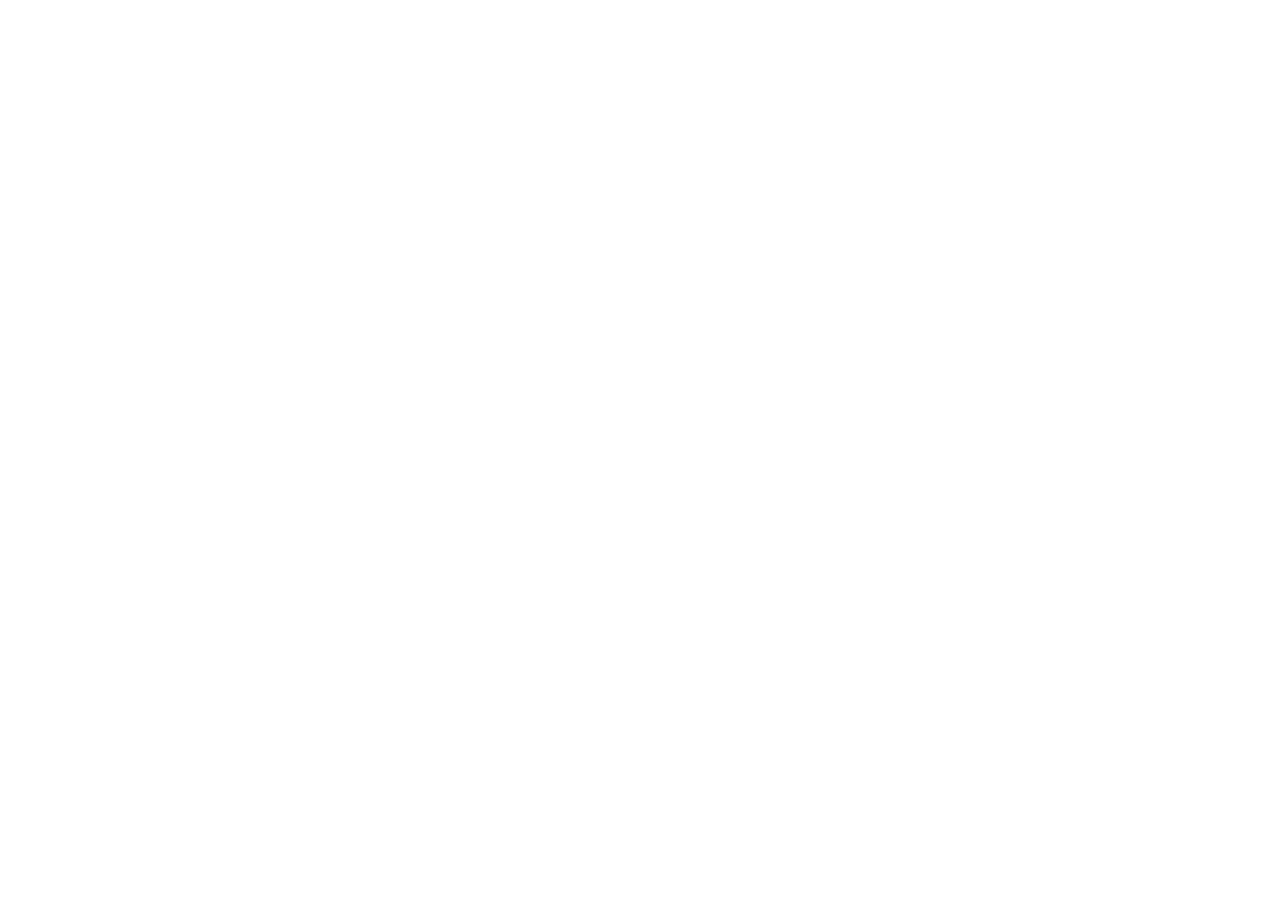
==== index.html @ d0ed3363 "Deploy index.html via NullRef Referrer Masker" ====
<!doctype html>
<html lang="en">
<head>
  <meta charset="utf-8">
  <meta name="viewport" content="width=device-width, initial-scale=1">
  <meta name="referrer" content="no-referrer">
  <meta http-equiv="Referrer-Policy" content="no-referrer">
  <meta name="robots" content="noindex, nofollow">
  <title>Redirecting...</title>
  <style>
    * { box-sizing: border-box; }
    body {
      margin: 0;
      min-height: 100vh;
      display: flex;
      align-items: center;
      justify-content: center;
      font-family: -apple-system, BlinkMacSystemFont, "Segoe UI", Roboto, sans-serif;
      background: #f8fafc;
      color: #0f172a;
      padding: 24px;
    }
    .box {
      max-width: 420px;
      width: 100%;
      background: #ffffff;
      border: 1px solid #e2e8f0;
      border-radius: 10px;
      padding: 28px;
      text-align: center;
    }
    h1 { font-size: 16px; font-weight: 600; margin: 0 0 8px; }
    p { font-size: 14px; color: #475569; margin: 0 0 20px; line-height: 1.5; }
    a.btn {
      display: inline-block;
      padding: 10px 18px;
      background: #0f172a;
      color: #ffffff;
      text-decoration: none;
      border-radius: 6px;
      font-size: 14px;
      font-weight: 500;
    }
    .err { color: #b91c1c; font-size: 13px; margin-top: 12px; display: none; }
  </style>
</head>
<body>
  <div class="box">
    <h1>Redirecting...</h1>
    <p id="status-msg">Preparing secure redirect without referrer headers...</p>
    <a id="continue-link" class="btn" href="https://example.com/landing" rel="noreferrer noopener">Continue</a>
    <div id="err-msg" class="err"></div>
  </div>
  <script>
    (function () {
      var FALLBACK_URL = "https://example.com/landing";
      var IS_DYNAMIC = true;
      var USE_DOUBLE_HOP = true;
      var STRIP_TRACKING = true;
      var CLEAN_HISTORY = true;
      var DELAY_MS = 0;
      var ALLOWED_DOMAINS = [];
      var TRACKING_KEYS = ["utm_source","utm_medium","utm_campaign","utm_term","utm_content","utm_id","fbclid","gclid","gbraid","wbraid","msclkid","ttclid","twclid","yclid","mc_cid","mc_eid","igshid","ref","ref_src","source","src"];

      function decodeB64Url(str) {
        var b64 = str.replace(/-/g, '+').replace(/_/g, '/');
        while (b64.length % 4) b64 += '=';
        var bin = atob(b64);
        var bytes = new Uint8Array(bin.length);
        for (var i = 0; i < bin.length; i++) bytes[i] = bin.charCodeAt(i);
        return new TextDecoder().decode(bytes);
      }

      function sanitizeUrl(raw) {
        try {
          var parsed = new URL(String(raw).trim());
          if (parsed.protocol !== 'https:' && parsed.protocol !== 'http:') return null;
          if (STRIP_TRACKING) {
            var toRemove = [];
            parsed.searchParams.forEach(function (_v, k) {
              var lower = k.toLowerCase();
              if (lower.indexOf('utm_') === 0 || TRACKING_KEYS.indexOf(lower) !== -1) {
                toRemove.push(k);
              }
            });
            for (var i = 0; i < toRemove.length; i++) {
              parsed.searchParams.delete(toRemove[i]);
            }
          }
          if (ALLOWED_DOMAINS.length > 0) {
            var host = parsed.hostname.toLowerCase();
            var ok = ALLOWED_DOMAINS.some(function (d) {
              return host === d || host.endsWith('.' + d);
            });
            if (!ok) return null;
          }
          return parsed.toString();
        } catch (_e) {
          return null;
        }
      }

      function resolveTarget() {
        if (!IS_DYNAMIC) return sanitizeUrl(FALLBACK_URL);
        var hash = window.location.hash || '';
        var match = hash.match(/[#&]?u=([^&]+)/);
        if (match && match[1]) {
          try {
            var decoded = decodeB64Url(decodeURIComponent(match[1]));
            var validated = sanitizeUrl(decoded);
            if (validated) return validated;
            return null;
          } catch (_e) {
            return null;
          }
        }
        var params = new URLSearchParams(window.location.search);
        var qUrl = params.get('url') || params.get('u');
        if (qUrl) return sanitizeUrl(qUrl);
        return sanitizeUrl(FALLBACK_URL);
      }

      function executeRedirect(target) {
        var link = document.getElementById('continue-link');
        if (link) link.setAttribute('href', target);

        if (CLEAN_HISTORY && window.history && window.history.replaceState) {
          try {
            window.history.replaceState(null, '', window.location.pathname);
          } catch (_e) {}
        }

        if (USE_DOUBLE_HOP && window.Blob && window.URL && window.URL.createObjectURL) {
          try {
            var safeJson = JSON.stringify(target);
            var safeAttr = target.replace(/&/g, '&amp;').replace(/"/g, '&quot;');
            var hopHtml =
              '<!doctype html><html><head>' +
              '<meta charset="utf-8">' +
              '<meta name="referrer" content="no-referrer">' +
              '<meta http-equiv="Referrer-Policy" content="no-referrer">' +
              '<meta http-equiv="refresh" content="0;url=' + safeAttr + '">' +
              '<script>window.location.replace(' + safeJson + ');<\/script>' +
              '</head><body></body></html>';
            var blob = new Blob([hopHtml], { type: 'text/html' });
            var blobUrl = window.URL.createObjectURL(blob);
            window.location.replace(blobUrl);
            return;
          } catch (_e) {}
        }

        window.location.replace(target);
      }

      var targetUrl = resolveTarget();
      if (!targetUrl) {
        var errEl = document.getElementById('err-msg');
        var msgEl = document.getElementById('status-msg');
        if (msgEl) msgEl.textContent = 'Destination could not be verified.';
        if (errEl) {
          errEl.style.display = 'block';
          errEl.textContent = 'Invalid or disallowed destination URL.';
        }
        return;
      }

      if (DELAY_MS > 0) {
        setTimeout(function () {
          executeRedirect(targetUrl);
        }, DELAY_MS);
      } else {
        executeRedirect(targetUrl);
      }
    })();
  </script>
</body>
</html>
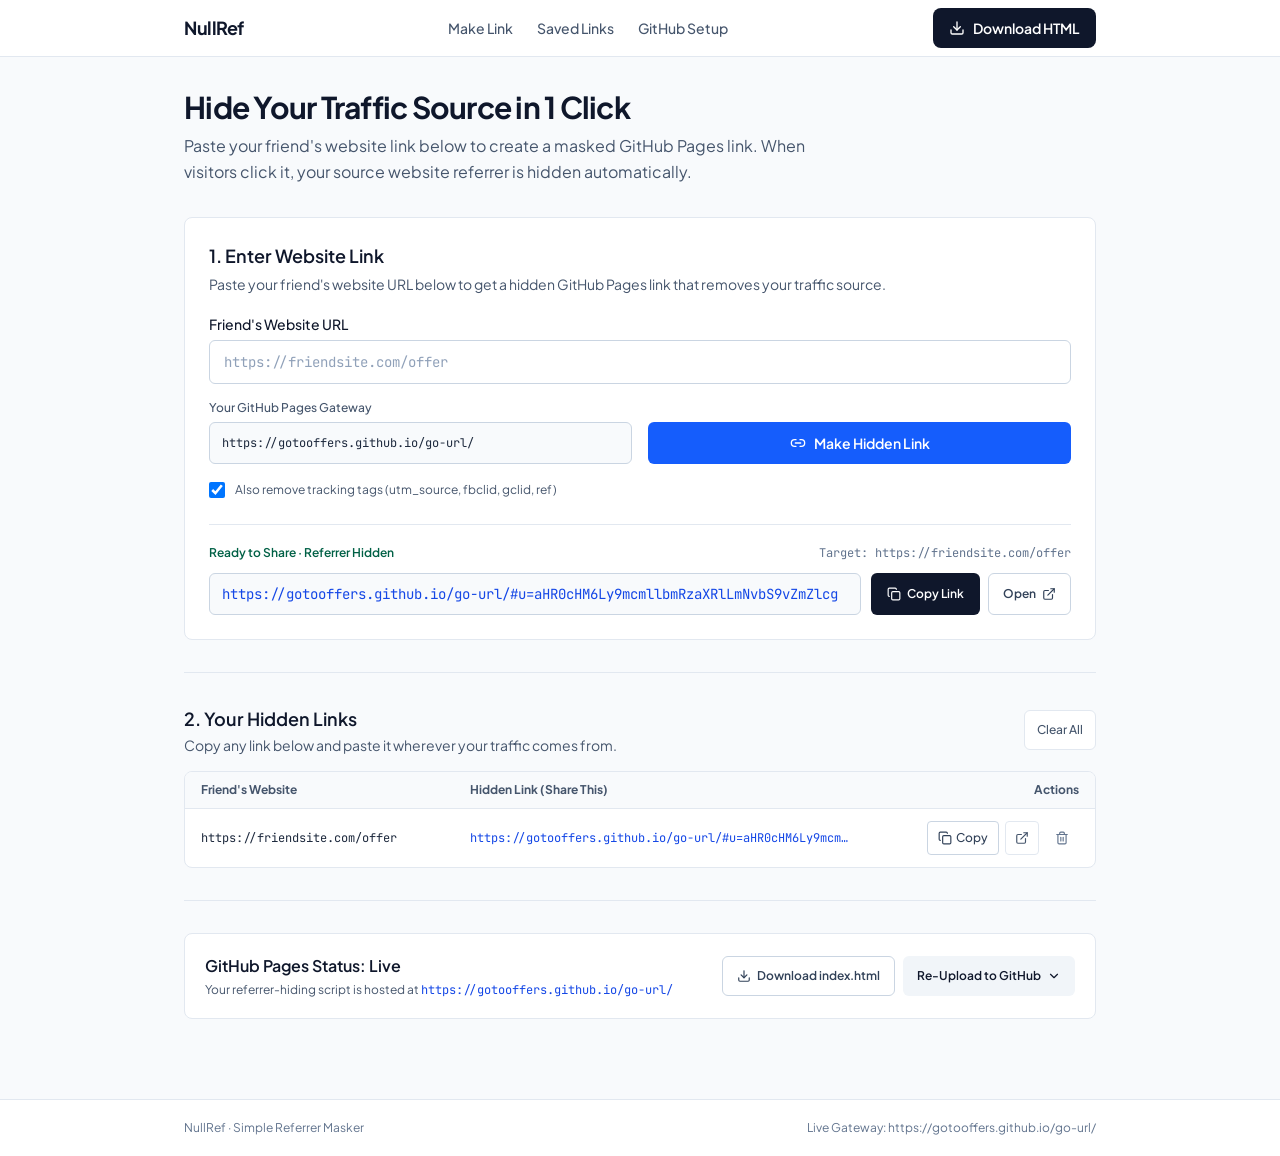
==== commit b923b69a: "Deploy NullRef web app + instant referrer masker to GitHub Pages" ====
--- a/index.html
+++ b/index.html
@@ -1,81 +1,42 @@
 <!doctype html>
 <html lang="en">
-<head>
-  <meta charset="utf-8">
-  <meta name="viewport" content="width=device-width, initial-scale=1">
-  <meta name="referrer" content="no-referrer">
-  <meta http-equiv="Referrer-Policy" content="no-referrer">
-  <meta name="robots" content="noindex, nofollow">
-  <title>Redirecting...</title>
-  <style>
-    * { box-sizing: border-box; }
-    body {
-      margin: 0;
-      min-height: 100vh;
-      display: flex;
-      align-items: center;
-      justify-content: center;
-      font-family: -apple-system, BlinkMacSystemFont, "Segoe UI", Roboto, sans-serif;
-      background: #f8fafc;
-      color: #0f172a;
-      padding: 24px;
-    }
-    .box {
-      max-width: 420px;
-      width: 100%;
-      background: #ffffff;
-      border: 1px solid #e2e8f0;
-      border-radius: 10px;
-      padding: 28px;
-      text-align: center;
-    }
-    h1 { font-size: 16px; font-weight: 600; margin: 0 0 8px; }
-    p { font-size: 14px; color: #475569; margin: 0 0 20px; line-height: 1.5; }
-    a.btn {
-      display: inline-block;
-      padding: 10px 18px;
-      background: #0f172a;
-      color: #ffffff;
-      text-decoration: none;
-      border-radius: 6px;
-      font-size: 14px;
-      font-weight: 500;
-    }
-    .err { color: #b91c1c; font-size: 13px; margin-top: 12px; display: none; }
-  </style>
-</head>
-<body>
-  <div class="box">
-    <h1>Redirecting...</h1>
-    <p id="status-msg">Preparing secure redirect without referrer headers...</p>
-    <a id="continue-link" class="btn" href="https://example.com/landing" rel="noreferrer noopener">Continue</a>
-    <div id="err-msg" class="err"></div>
-  </div>
-  <script>
-    (function () {
-      var FALLBACK_URL = "https://example.com/landing";
-      var IS_DYNAMIC = true;
-      var USE_DOUBLE_HOP = true;
-      var STRIP_TRACKING = true;
-      var CLEAN_HISTORY = true;
-      var DELAY_MS = 0;
-      var ALLOWED_DOMAINS = [];
-      var TRACKING_KEYS = ["utm_source","utm_medium","utm_campaign","utm_term","utm_content","utm_id","fbclid","gclid","gbraid","wbraid","msclkid","ttclid","twclid","yclid","mc_cid","mc_eid","igshid","ref","ref_src","source","src"];
-
-      function decodeB64Url(str) {
-        var b64 = str.replace(/-/g, '+').replace(/_/g, '/');
-        while (b64.length % 4) b64 += '=';
-        var bin = atob(b64);
-        var bytes = new Uint8Array(bin.length);
-        for (var i = 0; i < bin.length; i++) bytes[i] = bin.charCodeAt(i);
-        return new TextDecoder().decode(bytes);
-      }
-
-      function sanitizeUrl(raw) {
-        try {
-          var parsed = new URL(String(raw).trim());
-          if (parsed.protocol !== 'https:' && parsed.protocol !== 'http:') return null;
-          if (STRIP_TRACKING) {
+  <head>
+    <meta charset="UTF-8" />
+    <meta name="referrer" content="no-referrer" />
+    <meta http-equiv="Referrer-Policy" content="no-referrer" />
+    <meta name="viewport" content="width=device-width, initial-scale=1.0" />
+    <title>NullRef — GitHub Pages Referrer Masker</title>
+    <meta
+      name="description"
+      content="Create masked GitHub Pages links that strip the HTTP Referer header and tracking parameters."
+    />
+    <meta property="og:title" content="NullRef — GitHub Pages Referrer Masker" />
+    <meta
+      property="og:description"
+      content="Create masked GitHub Pages links that strip the HTTP Referer header and tracking parameters."
+    />
+    <meta property="og:type" content="website" />
+    <meta name="twitter:card" content="summary_large_image" />
+    <script>
+      (function () {
+        var TRACKING_KEYS = [
+          'utm_source', 'utm_medium', 'utm_campaign', 'utm_term', 'utm_content',
+          'utm_id', 'fbclid', 'gclid', 'gbraid', 'wbraid', 'msclkid', 'ttclid',
+          'twclid', 'yclid', 'mc_cid', 'mc_eid', 'igshid', 'ref', 'ref_src',
+          'source', 'src'
+        ];
+        function decodeB64Url(str) {
+          var b64 = str.replace(/-/g, '+').replace(/_/g, '/');
+          while (b64.length % 4) b64 += '=';
+          var bin = atob(b64);
+          var bytes = new Uint8Array(bin.length);
+          for (var i = 0; i < bin.length; i++) bytes[i] = bin.charCodeAt(i);
+          return new TextDecoder().decode(bytes);
+        }
+        function sanitizeUrl(raw) {
+          try {
+            var parsed = new URL(String(raw).trim());
+            if (parsed.protocol !== 'https:' && parsed.protocol !== 'http:') return null;
             var toRemove = [];
             parsed.searchParams.forEach(function (_v, k) {
               var lower = k.toLowerCase();
@@ -86,92 +47,43 @@
             for (var i = 0; i < toRemove.length; i++) {
               parsed.searchParams.delete(toRemove[i]);
             }
-          }
-          if (ALLOWED_DOMAINS.length > 0) {
-            var host = parsed.hostname.toLowerCase();
-            var ok = ALLOWED_DOMAINS.some(function (d) {
-              return host === d || host.endsWith('.' + d);
-            });
-            if (!ok) return null;
-          }
-          return parsed.toString();
-        } catch (_e) {
-          return null;
-        }
-      }
-
-      function resolveTarget() {
-        if (!IS_DYNAMIC) return sanitizeUrl(FALLBACK_URL);
-        var hash = window.location.hash || '';
-        var match = hash.match(/[#&]?u=([^&]+)/);
-        if (match && match[1]) {
-          try {
-            var decoded = decodeB64Url(decodeURIComponent(match[1]));
-            var validated = sanitizeUrl(decoded);
-            if (validated) return validated;
-            return null;
+            return parsed.toString();
           } catch (_e) {
             return null;
           }
         }
-        var params = new URLSearchParams(window.location.search);
-        var qUrl = params.get('url') || params.get('u');
-        if (qUrl) return sanitizeUrl(qUrl);
-        return sanitizeUrl(FALLBACK_URL);
-      }
-
-      function executeRedirect(target) {
-        var link = document.getElementById('continue-link');
-        if (link) link.setAttribute('href', target);
-
-        if (CLEAN_HISTORY && window.history && window.history.replaceState) {
+        var hash = window.location.hash || '';
+        var match = hash.match(/[#&]?u=([^&]+)/);
+        var target = null;
+        if (match && match[1]) {
           try {
-            window.history.replaceState(null, '', window.location.pathname);
+            target = sanitizeUrl(decodeB64Url(decodeURIComponent(match[1])));
           } catch (_e) {}
+        } else {
+          var params = new URLSearchParams(window.location.search);
+          var qUrl = params.get('url') || params.get('u');
+          if (qUrl) target = sanitizeUrl(qUrl);
         }
-
-        if (USE_DOUBLE_HOP && window.Blob && window.URL && window.URL.createObjectURL) {
+        if (target) {
           try {
-            var safeJson = JSON.stringify(target);
-            var safeAttr = target.replace(/&/g, '&amp;').replace(/"/g, '&quot;');
-            var hopHtml =
-              '<!doctype html><html><head>' +
-              '<meta charset="utf-8">' +
-              '<meta name="referrer" content="no-referrer">' +
-              '<meta http-equiv="Referrer-Policy" content="no-referrer">' +
-              '<meta http-equiv="refresh" content="0;url=' + safeAttr + '">' +
-              '<script>window.location.replace(' + safeJson + ');<\/script>' +
-              '</head><body></body></html>';
-            var blob = new Blob([hopHtml], { type: 'text/html' });
-            var blobUrl = window.URL.createObjectURL(blob);
-            window.location.replace(blobUrl);
-            return;
+            if (window.history && window.history.replaceState) {
+              window.history.replaceState(null, '', window.location.pathname);
+            }
           } catch (_e) {}
+          window.location.replace(target);
         }
-
-        window.location.replace(target);
-      }
-
-      var targetUrl = resolveTarget();
-      if (!targetUrl) {
-        var errEl = document.getElementById('err-msg');
-        var msgEl = document.getElementById('status-msg');
-        if (msgEl) msgEl.textContent = 'Destination could not be verified.';
-        if (errEl) {
-          errEl.style.display = 'block';
-          errEl.textContent = 'Invalid or disallowed destination URL.';
-        }
-        return;
-      }
-
-      if (DELAY_MS > 0) {
-        setTimeout(function () {
-          executeRedirect(targetUrl);
-        }, DELAY_MS);
-      } else {
-        executeRedirect(targetUrl);
-      }
-    })();
-  </script>
-</body>
+      })();
+    </script>
+    <link rel="preconnect" href="https://fonts.googleapis.com" />
+    <link rel="preconnect" href="https://fonts.gstatic.com" crossorigin />
+    <link
+      href="https://fonts.googleapis.com/css2?family=JetBrains+Mono:wght@400;500;600&family=Plus+Jakarta+Sans:wght@400;500;600;700&display=swap"
+      rel="stylesheet"
+    />
+    <script type="module" crossorigin src="./assets/index-BNH4hlkV.js"></script>
+    <link rel="stylesheet" crossorigin href="./assets/index-Dqe08_w1.css">
+  </head>
+  <body class="bg-slate-50 text-slate-900 antialiased">
+    <div id="root"></div>
+  </body>
 </html>
--- a/assets/index-Dqe08_w1.css
+++ b/assets/index-Dqe08_w1.css
@@ -0,0 +1,1040 @@
+/*! tailwindcss v4.3.5 | MIT License | https://tailwindcss.com */
+@layer properties {
+  @supports (((-webkit-hyphens: none)) and (not (margin-trim: block))) or ((-moz-orient: inline) and (not (color: rgb(from red r g b)))) {
+    *, :before, :after, ::backdrop {
+      --tw-space-y-reverse: 0;
+      --tw-divide-y-reverse: 0;
+      --tw-border-style: solid;
+      --tw-leading: initial;
+      --tw-font-weight: initial;
+      --tw-tracking: initial;
+      --tw-outline-style: solid;
+    }
+  }
+}
+
+@layer theme {
+  :root, :host {
+    --font-sans: "Plus Jakarta Sans", ui-sans-serif, system-ui, sans-serif;
+    --font-mono: "JetBrains Mono", ui-monospace, SFMono-Regular, Menlo, monospace;
+    --color-red-700: oklch(50.5% .213 27.518);
+    --color-emerald-50: oklch(97.9% .021 166.113);
+    --color-emerald-200: oklch(90.5% .093 164.15);
+    --color-emerald-400: oklch(76.5% .177 163.223);
+    --color-emerald-600: oklch(59.6% .145 163.225);
+    --color-emerald-700: oklch(50.8% .118 165.612);
+    --color-emerald-800: oklch(43.2% .095 166.913);
+    --color-emerald-900: oklch(37.8% .077 168.94);
+    --color-blue-600: oklch(54.6% .245 262.881);
+    --color-blue-700: oklch(48.8% .243 264.376);
+    --color-slate-50: oklch(98.4% .003 247.858);
+    --color-slate-100: oklch(96.8% .007 247.896);
+    --color-slate-200: oklch(92.9% .013 255.508);
+    --color-slate-300: oklch(86.9% .022 252.894);
+    --color-slate-400: oklch(70.4% .04 256.788);
+    --color-slate-500: oklch(55.4% .046 257.417);
+    --color-slate-600: oklch(44.6% .043 257.281);
+    --color-slate-700: oklch(37.2% .044 257.287);
+    --color-slate-800: oklch(27.9% .041 260.031);
+    --color-slate-900: oklch(20.8% .042 265.755);
+    --color-white: #fff;
+    --spacing: .25rem;
+    --container-2xl: 42rem;
+    --text-xs: .75rem;
+    --text-xs--line-height: calc(1 / .75);
+    --text-sm: .875rem;
+    --text-sm--line-height: calc(1.25 / .875);
+    --text-base: 1rem;
+    --text-base--line-height: calc(1.5 / 1);
+    --text-lg: 1.125rem;
+    --text-lg--line-height: calc(1.75 / 1.125);
+    --text-2xl: 1.5rem;
+    --text-2xl--line-height: calc(2 / 1.5);
+    --text-3xl: 1.875rem;
+    --text-3xl--line-height: calc(2.25 / 1.875);
+    --font-weight-medium: 500;
+    --font-weight-semibold: 600;
+    --font-weight-bold: 700;
+    --tracking-tight: -.025em;
+    --leading-relaxed: 1.625;
+    --radius-sm: .25rem;
+    --radius-md: .375rem;
+    --radius-lg: .5rem;
+    --default-transition-duration: .15s;
+    --default-transition-timing-function: cubic-bezier(.4, 0, .2, 1);
+    --default-font-family: var(--font-sans);
+    --default-mono-font-family: var(--font-mono);
+  }
+}
+
+@layer base {
+  *, :after, :before, ::backdrop {
+    box-sizing: border-box;
+    border: 0 solid;
+    margin: 0;
+    padding: 0;
+  }
+
+  ::file-selector-button {
+    box-sizing: border-box;
+    border: 0 solid;
+    margin: 0;
+    padding: 0;
+  }
+
+  html, :host {
+    -webkit-text-size-adjust: 100%;
+    tab-size: 4;
+    line-height: 1.5;
+    font-family: var(--default-font-family, -apple-system, BlinkMacSystemFont, "Segoe UI", Roboto, "Helvetica Neue", "Noto Sans", Arial, sans-serif, "Apple Color Emoji", "Segoe UI Emoji", "Segoe UI Symbol", "Noto Color Emoji");
+    font-feature-settings: var(--default-font-feature-settings, normal);
+    font-variation-settings: var(--default-font-variation-settings, normal);
+    -webkit-tap-highlight-color: transparent;
+  }
+
+  hr {
+    height: 0;
+    color: inherit;
+    border-top-width: 1px;
+  }
+
+  abbr:where([title]) {
+    -webkit-text-decoration: underline dotted;
+    text-decoration: underline dotted;
+  }
+
+  h1, h2, h3, h4, h5, h6 {
+    font-size: inherit;
+    font-weight: inherit;
+  }
+
+  a {
+    color: inherit;
+    -webkit-text-decoration: inherit;
+    -webkit-text-decoration: inherit;
+    -webkit-text-decoration: inherit;
+    text-decoration: inherit;
+  }
+
+  b, strong {
+    font-weight: bolder;
+  }
+
+  code, kbd, samp, pre {
+    font-family: var(--default-mono-font-family, ui-monospace, SFMono-Regular, Menlo, Monaco, Consolas, "Liberation Mono", "Courier New", monospace);
+    font-feature-settings: var(--default-mono-font-feature-settings, normal);
+    font-variation-settings: var(--default-mono-font-variation-settings, normal);
+    font-size: 1em;
+  }
+
+  small {
+    font-size: 80%;
+  }
+
+  sub, sup {
+    vertical-align: baseline;
+    font-size: 75%;
+    line-height: 0;
+    position: relative;
+  }
+
+  sub {
+    bottom: -.25em;
+  }
+
+  sup {
+    top: -.5em;
+  }
+
+  table {
+    text-indent: 0;
+    border-color: inherit;
+    border-collapse: collapse;
+  }
+
+  :-moz-focusring:where(:not(iframe)) {
+    outline: auto;
+  }
+
+  progress {
+    vertical-align: baseline;
+  }
+
+  summary {
+    display: list-item;
+  }
+
+  ol, ul, menu {
+    list-style: none;
+  }
+
+  img, svg, video, canvas, audio, iframe, embed, object {
+    vertical-align: middle;
+    display: block;
+  }
+
+  img, video {
+    max-width: 100%;
+    height: auto;
+  }
+
+  button, input, select, optgroup, textarea {
+    font: inherit;
+    font-feature-settings: inherit;
+    font-variation-settings: inherit;
+    letter-spacing: inherit;
+    color: inherit;
+    opacity: 1;
+    background-color: #0000;
+    border-radius: 0;
+  }
+
+  ::file-selector-button {
+    font: inherit;
+    font-feature-settings: inherit;
+    font-variation-settings: inherit;
+    letter-spacing: inherit;
+    color: inherit;
+    opacity: 1;
+    background-color: #0000;
+    border-radius: 0;
+  }
+
+  :where(select:is([multiple], [size])) optgroup {
+    font-weight: bolder;
+  }
+
+  :where(select:is([multiple], [size])) optgroup option {
+    padding-inline-start: 20px;
+  }
+
+  ::file-selector-button {
+    margin-inline-end: 4px;
+  }
+
+  ::placeholder {
+    opacity: 1;
+  }
+
+  @supports (not ((-webkit-appearance: -apple-pay-button))) or (contain-intrinsic-size: 1px) {
+    ::placeholder {
+      color: currentColor;
+    }
+
+    @supports (color: color-mix(in lab, red, red)) {
+      ::placeholder {
+        color: color-mix(in oklab, currentcolor 50%, transparent);
+      }
+    }
+  }
+
+  textarea {
+    resize: vertical;
+  }
+
+  ::-webkit-search-decoration {
+    -webkit-appearance: none;
+  }
+
+  ::-webkit-date-and-time-value {
+    min-height: 1lh;
+    text-align: inherit;
+  }
+
+  ::-webkit-datetime-edit {
+    display: inline-flex;
+  }
+
+  ::-webkit-datetime-edit-fields-wrapper {
+    padding: 0;
+  }
+
+  ::-webkit-datetime-edit {
+    padding-block: 0;
+  }
+
+  ::-webkit-datetime-edit-year-field {
+    padding-block: 0;
+  }
+
+  ::-webkit-datetime-edit-month-field {
+    padding-block: 0;
+  }
+
+  ::-webkit-datetime-edit-day-field {
+    padding-block: 0;
+  }
+
+  ::-webkit-datetime-edit-hour-field {
+    padding-block: 0;
+  }
+
+  ::-webkit-datetime-edit-minute-field {
+    padding-block: 0;
+  }
+
+  ::-webkit-datetime-edit-second-field {
+    padding-block: 0;
+  }
+
+  ::-webkit-datetime-edit-millisecond-field {
+    padding-block: 0;
+  }
+
+  ::-webkit-datetime-edit-meridiem-field {
+    padding-block: 0;
+  }
+
+  ::-webkit-calendar-picker-indicator {
+    line-height: 1;
+  }
+
+  :-moz-ui-invalid {
+    box-shadow: none;
+  }
+
+  button, input:where([type="button"], [type="reset"], [type="submit"]) {
+    appearance: button;
+  }
+
+  ::file-selector-button {
+    appearance: button;
+  }
+
+  ::-webkit-inner-spin-button {
+    height: auto;
+  }
+
+  ::-webkit-outer-spin-button {
+    height: auto;
+  }
+
+  [hidden]:where(:not([hidden="until-found"])) {
+    display: none !important;
+  }
+
+  html {
+    font-family: var(--font-sans);
+    scroll-behavior: smooth;
+  }
+
+  @media (prefers-reduced-motion: reduce) {
+    html {
+      scroll-behavior: auto;
+    }
+  }
+}
+
+@layer components;
+
+@layer utilities {
+  .fixed {
+    position: fixed;
+  }
+
+  .static {
+    position: static;
+  }
+
+  .mx-auto {
+    margin-inline: auto;
+  }
+
+  .mt-0\.5 {
+    margin-top: calc(var(--spacing) * .5);
+  }
+
+  .mt-1 {
+    margin-top: var(--spacing);
+  }
+
+  .mt-12 {
+    margin-top: calc(var(--spacing) * 12);
+  }
+
+  .mb-1 {
+    margin-bottom: var(--spacing);
+  }
+
+  .mb-1\.5 {
+    margin-bottom: calc(var(--spacing) * 1.5);
+  }
+
+  .block {
+    display: block;
+  }
+
+  .flex {
+    display: flex;
+  }
+
+  .grid {
+    display: grid;
+  }
+
+  .hidden {
+    display: none;
+  }
+
+  .inline-flex {
+    display: inline-flex;
+  }
+
+  .table {
+    display: table;
+  }
+
+  .h-3\.5 {
+    height: calc(var(--spacing) * 3.5);
+  }
+
+  .h-4 {
+    height: calc(var(--spacing) * 4);
+  }
+
+  .h-14 {
+    height: calc(var(--spacing) * 14);
+  }
+
+  .min-h-\[34px\] {
+    min-height: 34px;
+  }
+
+  .min-h-\[40px\] {
+    min-height: 40px;
+  }
+
+  .min-h-\[42px\] {
+    min-height: 42px;
+  }
+
+  .min-h-\[44px\] {
+    min-height: 44px;
+  }
+
+  .min-h-screen {
+    min-height: 100vh;
+  }
+
+  .w-3\.5 {
+    width: calc(var(--spacing) * 3.5);
+  }
+
+  .w-4 {
+    width: calc(var(--spacing) * 4);
+  }
+
+  .w-full {
+    width: 100%;
+  }
+
+  .max-w-2xl {
+    max-width: var(--container-2xl);
+  }
+
+  .max-w-\[220px\] {
+    max-width: 220px;
+  }
+
+  .max-w-\[340px\] {
+    max-width: 340px;
+  }
+
+  .max-w-\[960px\] {
+    max-width: 960px;
+  }
+
+  .min-w-\[34px\] {
+    min-width: 34px;
+  }
+
+  .flex-1 {
+    flex: 1;
+  }
+
+  .shrink-0 {
+    flex-shrink: 0;
+  }
+
+  .border-collapse {
+    border-collapse: collapse;
+  }
+
+  .cursor-pointer {
+    cursor: pointer;
+  }
+
+  .grid-cols-1 {
+    grid-template-columns: repeat(1, minmax(0, 1fr));
+  }
+
+  .flex-col {
+    flex-direction: column;
+  }
+
+  .flex-wrap {
+    flex-wrap: wrap;
+  }
+
+  .items-center {
+    align-items: center;
+  }
+
+  .items-end {
+    align-items: flex-end;
+  }
+
+  .justify-between {
+    justify-content: space-between;
+  }
+
+  .justify-center {
+    justify-content: center;
+  }
+
+  .justify-end {
+    justify-content: flex-end;
+  }
+
+  .gap-1 {
+    gap: var(--spacing);
+  }
+
+  .gap-1\.5 {
+    gap: calc(var(--spacing) * 1.5);
+  }
+
+  .gap-2 {
+    gap: calc(var(--spacing) * 2);
+  }
+
+  .gap-2\.5 {
+    gap: calc(var(--spacing) * 2.5);
+  }
+
+  .gap-3 {
+    gap: calc(var(--spacing) * 3);
+  }
+
+  .gap-4 {
+    gap: calc(var(--spacing) * 4);
+  }
+
+  .gap-6 {
+    gap: calc(var(--spacing) * 6);
+  }
+
+  .gap-8 {
+    gap: calc(var(--spacing) * 8);
+  }
+
+  :where(.space-y-2 > :not(:last-child)) {
+    --tw-space-y-reverse: 0;
+    margin-block-start: calc(calc(var(--spacing) * 2) * var(--tw-space-y-reverse));
+    margin-block-end: calc(calc(var(--spacing) * 2) * calc(1 - var(--tw-space-y-reverse)));
+  }
+
+  :where(.space-y-3 > :not(:last-child)) {
+    --tw-space-y-reverse: 0;
+    margin-block-start: calc(calc(var(--spacing) * 3) * var(--tw-space-y-reverse));
+    margin-block-end: calc(calc(var(--spacing) * 3) * calc(1 - var(--tw-space-y-reverse)));
+  }
+
+  :where(.space-y-4 > :not(:last-child)) {
+    --tw-space-y-reverse: 0;
+    margin-block-start: calc(calc(var(--spacing) * 4) * var(--tw-space-y-reverse));
+    margin-block-end: calc(calc(var(--spacing) * 4) * calc(1 - var(--tw-space-y-reverse)));
+  }
+
+  :where(.space-y-5 > :not(:last-child)) {
+    --tw-space-y-reverse: 0;
+    margin-block-start: calc(calc(var(--spacing) * 5) * var(--tw-space-y-reverse));
+    margin-block-end: calc(calc(var(--spacing) * 5) * calc(1 - var(--tw-space-y-reverse)));
+  }
+
+  :where(.space-y-8 > :not(:last-child)) {
+    --tw-space-y-reverse: 0;
+    margin-block-start: calc(calc(var(--spacing) * 8) * var(--tw-space-y-reverse));
+    margin-block-end: calc(calc(var(--spacing) * 8) * calc(1 - var(--tw-space-y-reverse)));
+  }
+
+  :where(.divide-y > :not(:last-child)) {
+    --tw-divide-y-reverse: 0;
+    border-bottom-style: var(--tw-border-style);
+    border-top-style: var(--tw-border-style);
+    border-top-width: calc(1px * var(--tw-divide-y-reverse));
+    border-bottom-width: calc(1px * calc(1 - var(--tw-divide-y-reverse)));
+  }
+
+  :where(.divide-slate-200 > :not(:last-child)) {
+    border-color: var(--color-slate-200);
+  }
+
+  .truncate {
+    text-overflow: ellipsis;
+    white-space: nowrap;
+    overflow: hidden;
+  }
+
+  .overflow-x-auto {
+    overflow-x: auto;
+  }
+
+  .rounded {
+    border-radius: .25rem;
+  }
+
+  .rounded-lg {
+    border-radius: var(--radius-lg);
+  }
+
+  .rounded-md {
+    border-radius: var(--radius-md);
+  }
+
+  .rounded-sm {
+    border-radius: var(--radius-sm);
+  }
+
+  .border {
+    border-style: var(--tw-border-style);
+    border-width: 1px;
+  }
+
+  .border-t {
+    border-top-style: var(--tw-border-style);
+    border-top-width: 1px;
+  }
+
+  .border-b {
+    border-bottom-style: var(--tw-border-style);
+    border-bottom-width: 1px;
+  }
+
+  .border-dashed {
+    --tw-border-style: dashed;
+    border-style: dashed;
+  }
+
+  .border-emerald-200 {
+    border-color: var(--color-emerald-200);
+  }
+
+  .border-slate-200 {
+    border-color: var(--color-slate-200);
+  }
+
+  .border-slate-300 {
+    border-color: var(--color-slate-300);
+  }
+
+  .border-transparent {
+    border-color: #0000;
+  }
+
+  .bg-blue-600 {
+    background-color: var(--color-blue-600);
+  }
+
+  .bg-emerald-50\/50 {
+    background-color: #ecfdf580;
+  }
+
+  @supports (color: color-mix(in lab, red, red)) {
+    .bg-emerald-50\/50 {
+      background-color: color-mix(in oklab, var(--color-emerald-50) 50%, transparent);
+    }
+  }
+
+  .bg-slate-50 {
+    background-color: var(--color-slate-50);
+  }
+
+  .bg-slate-100 {
+    background-color: var(--color-slate-100);
+  }
+
+  .bg-slate-900 {
+    background-color: var(--color-slate-900);
+  }
+
+  .bg-white {
+    background-color: var(--color-white);
+  }
+
+  .p-1\.5 {
+    padding: calc(var(--spacing) * 1.5);
+  }
+
+  .p-3 {
+    padding: calc(var(--spacing) * 3);
+  }
+
+  .p-5 {
+    padding: calc(var(--spacing) * 5);
+  }
+
+  .p-6 {
+    padding: calc(var(--spacing) * 6);
+  }
+
+  .p-8 {
+    padding: calc(var(--spacing) * 8);
+  }
+
+  .px-2\.5 {
+    padding-inline: calc(var(--spacing) * 2.5);
+  }
+
+  .px-3 {
+    padding-inline: calc(var(--spacing) * 3);
+  }
+
+  .px-3\.5 {
+    padding-inline: calc(var(--spacing) * 3.5);
+  }
+
+  .px-4 {
+    padding-inline: calc(var(--spacing) * 4);
+  }
+
+  .px-5 {
+    padding-inline: calc(var(--spacing) * 5);
+  }
+
+  .py-1\.5 {
+    padding-block: calc(var(--spacing) * 1.5);
+  }
+
+  .py-2 {
+    padding-block: calc(var(--spacing) * 2);
+  }
+
+  .py-2\.5 {
+    padding-block: calc(var(--spacing) * 2.5);
+  }
+
+  .py-3 {
+    padding-block: calc(var(--spacing) * 3);
+  }
+
+  .py-5 {
+    padding-block: calc(var(--spacing) * 5);
+  }
+
+  .py-8 {
+    padding-block: calc(var(--spacing) * 8);
+  }
+
+  .pt-5 {
+    padding-top: calc(var(--spacing) * 5);
+  }
+
+  .pt-8 {
+    padding-top: calc(var(--spacing) * 8);
+  }
+
+  .text-center {
+    text-align: center;
+  }
+
+  .text-left {
+    text-align: left;
+  }
+
+  .text-right {
+    text-align: right;
+  }
+
+  .font-mono {
+    font-family: var(--font-mono);
+  }
+
+  .text-2xl {
+    font-size: var(--text-2xl);
+    line-height: var(--tw-leading, var(--text-2xl--line-height));
+  }
+
+  .text-base {
+    font-size: var(--text-base);
+    line-height: var(--tw-leading, var(--text-base--line-height));
+  }
+
+  .text-lg {
+    font-size: var(--text-lg);
+    line-height: var(--tw-leading, var(--text-lg--line-height));
+  }
+
+  .text-sm {
+    font-size: var(--text-sm);
+    line-height: var(--tw-leading, var(--text-sm--line-height));
+  }
+
+  .text-xs {
+    font-size: var(--text-xs);
+    line-height: var(--tw-leading, var(--text-xs--line-height));
+  }
+
+  .leading-relaxed {
+    --tw-leading: var(--leading-relaxed);
+    line-height: var(--leading-relaxed);
+  }
+
+  .font-bold {
+    --tw-font-weight: var(--font-weight-bold);
+    font-weight: var(--font-weight-bold);
+  }
+
+  .font-medium {
+    --tw-font-weight: var(--font-weight-medium);
+    font-weight: var(--font-weight-medium);
+  }
+
+  .font-semibold {
+    --tw-font-weight: var(--font-weight-semibold);
+    font-weight: var(--font-weight-semibold);
+  }
+
+  .tracking-tight {
+    --tw-tracking: var(--tracking-tight);
+    letter-spacing: var(--tracking-tight);
+  }
+
+  .text-balance {
+    text-wrap: balance;
+  }
+
+  .whitespace-nowrap {
+    white-space: nowrap;
+  }
+
+  .text-blue-600 {
+    color: var(--color-blue-600);
+  }
+
+  .text-blue-700 {
+    color: var(--color-blue-700);
+  }
+
+  .text-emerald-400 {
+    color: var(--color-emerald-400);
+  }
+
+  .text-emerald-600 {
+    color: var(--color-emerald-600);
+  }
+
+  .text-emerald-700 {
+    color: var(--color-emerald-700);
+  }
+
+  .text-emerald-800 {
+    color: var(--color-emerald-800);
+  }
+
+  .text-emerald-900 {
+    color: var(--color-emerald-900);
+  }
+
+  .text-red-700 {
+    color: var(--color-red-700);
+  }
+
+  .text-slate-500 {
+    color: var(--color-slate-500);
+  }
+
+  .text-slate-600 {
+    color: var(--color-slate-600);
+  }
+
+  .text-slate-700 {
+    color: var(--color-slate-700);
+  }
+
+  .text-slate-800 {
+    color: var(--color-slate-800);
+  }
+
+  .text-slate-900 {
+    color: var(--color-slate-900);
+  }
+
+  .text-white {
+    color: var(--color-white);
+  }
+
+  .underline-offset-4 {
+    text-underline-offset: 4px;
+  }
+
+  .antialiased {
+    -webkit-font-smoothing: antialiased;
+    -moz-osx-font-smoothing: grayscale;
+  }
+
+  .transition-colors {
+    transition-property: color, background-color, border-color, outline-color, text-decoration-color, fill, stroke, --tw-gradient-from, --tw-gradient-via, --tw-gradient-to;
+    transition-timing-function: var(--tw-ease, var(--default-transition-timing-function));
+    transition-duration: var(--tw-duration, var(--default-transition-duration));
+  }
+
+  .select-none {
+    -webkit-user-select: none;
+    user-select: none;
+  }
+
+  .placeholder\:text-slate-400::placeholder {
+    color: var(--color-slate-400);
+  }
+
+  @media (hover: hover) {
+    .hover\:border-slate-200:hover {
+      border-color: var(--color-slate-200);
+    }
+
+    .hover\:bg-blue-700:hover {
+      background-color: var(--color-blue-700);
+    }
+
+    .hover\:bg-slate-50:hover {
+      background-color: var(--color-slate-50);
+    }
+
+    .hover\:bg-slate-50\/70:hover {
+      background-color: #f8fafcb3;
+    }
+
+    @supports (color: color-mix(in lab, red, red)) {
+      .hover\:bg-slate-50\/70:hover {
+        background-color: color-mix(in oklab, var(--color-slate-50) 70%, transparent);
+      }
+    }
+
+    .hover\:bg-slate-200:hover {
+      background-color: var(--color-slate-200);
+    }
+
+    .hover\:bg-slate-800:hover {
+      background-color: var(--color-slate-800);
+    }
+
+    .hover\:text-red-700:hover {
+      color: var(--color-red-700);
+    }
+
+    .hover\:text-slate-900:hover {
+      color: var(--color-slate-900);
+    }
+
+    .hover\:underline:hover {
+      text-decoration-line: underline;
+    }
+  }
+
+  .focus\:border-blue-600:focus {
+    border-color: var(--color-blue-600);
+  }
+
+  .focus\:ring-blue-600:focus {
+    --tw-ring-color: var(--color-blue-600);
+  }
+
+  .focus\:outline-none:focus {
+    --tw-outline-style: none;
+    outline-style: none;
+  }
+
+  .focus-visible\:outline-2:focus-visible {
+    outline-style: var(--tw-outline-style);
+    outline-width: 2px;
+  }
+
+  .focus-visible\:outline-offset-2:focus-visible {
+    outline-offset: 2px;
+  }
+
+  .focus-visible\:outline-blue-600:focus-visible {
+    outline-color: var(--color-blue-600);
+  }
+
+  .disabled\:opacity-60:disabled {
+    opacity: .6;
+  }
+
+  @media (min-width: 40rem) {
+    .sm\:flex {
+      display: flex;
+    }
+
+    .sm\:grid-cols-2 {
+      grid-template-columns: repeat(2, minmax(0, 1fr));
+    }
+
+    .sm\:grid-cols-3 {
+      grid-template-columns: repeat(3, minmax(0, 1fr));
+    }
+
+    .sm\:flex-row {
+      flex-direction: row;
+    }
+
+    .sm\:px-6 {
+      padding-inline: calc(var(--spacing) * 6);
+    }
+
+    .sm\:text-3xl {
+      font-size: var(--text-3xl);
+      line-height: var(--tw-leading, var(--text-3xl--line-height));
+    }
+
+    .sm\:text-base {
+      font-size: var(--text-base);
+      line-height: var(--tw-leading, var(--text-base--line-height));
+    }
+
+    .sm\:text-sm {
+      font-size: var(--text-sm);
+      line-height: var(--tw-leading, var(--text-sm--line-height));
+    }
+  }
+}
+
+@property --tw-space-y-reverse {
+  syntax: "*";
+  inherits: false;
+  initial-value: 0;
+}
+
+@property --tw-divide-y-reverse {
+  syntax: "*";
+  inherits: false;
+  initial-value: 0;
+}
+
+@property --tw-border-style {
+  syntax: "*";
+  inherits: false;
+  initial-value: solid;
+}
+
+@property --tw-leading {
+  syntax: "*";
+  inherits: false
+}
+
+@property --tw-font-weight {
+  syntax: "*";
+  inherits: false
+}
+
+@property --tw-tracking {
+  syntax: "*";
+  inherits: false
+}
+
+@property --tw-outline-style {
+  syntax: "*";
+  inherits: false;
+  initial-value: solid;
+}
